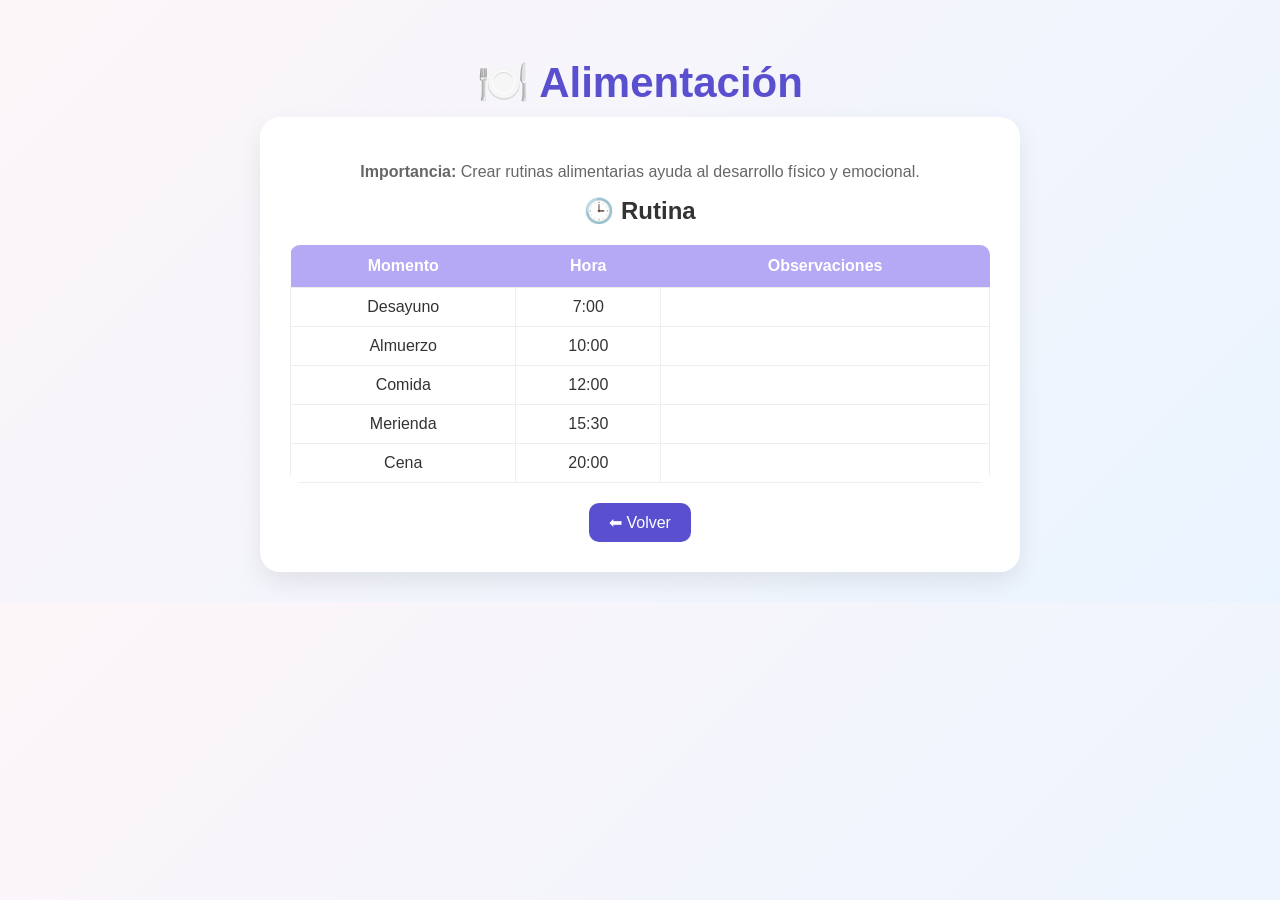
==== alimentacion.html @ ace6179c "Add files via upload" ====
<!DOCTYPE html>
<html lang="es">
<head>
<meta charset="UTF-8">
<title>Alimentación</title>
<link rel="stylesheet" href="style.css">
</head>

<body>

<div class="app">

<h1 class="titulo">🍽️ Alimentación</h1>

<div class="card contenido">

<p><strong>Importancia:</strong> Crear rutinas alimentarias ayuda al desarrollo físico y emocional.</p>

<h2>🕒 Rutina</h2>

<table>
<tr>
<th>Momento</th>
<th>Hora</th>
<th>Observaciones</th>
</tr>

<tr>
<td>Desayuno</td>
<td>7:00</td>
<td></td>
</tr>

<tr>
<td>Almuerzo</td>
<td>10:00</td>
<td></td>
</tr>

<tr>
<td>Comida</td>
<td>12:00</td>
<td></td>
</tr>

<tr>
<td>Merienda</td>
<td>15:30</td>
<td></td>
</tr>

<tr>
<td>Cena</td>
<td>20:00</td>
<td></td>
</tr>

</table>

<a href="indexx.html" class="volver">⬅ Volver</a>

</div>

</div>

</body>
</html>
---- style.css ----
/* FONDO GENERAL */
body {
  margin: 0;
  font-family: 'Segoe UI', sans-serif;
  background: linear-gradient(135deg, #fdf6f9, #eaf4ff);
}

/* CONTENEDOR */
.app {
  text-align: center;
  padding: 30px;
}

/* TÍTULO */
.titulo {
  font-size: 42px;
  color: #5a4fcf;
  margin-bottom: 10px;
}

/* SUBTÍTULO */
.subtitulo {
  color: #777;
  margin-bottom: 40px;
  font-size: 18px;
}

/* GRID */
.grid {
  display: grid;
  grid-template-columns: repeat(auto-fit, minmax(250px, 1fr));
  gap: 25px;
  max-width: 900px;
  margin: auto;
}

/* TARJETAS */
.card {
  text-decoration: none;
  border-radius: 20px;
  padding: 30px;
  color: #333;
  background: white;
  box-shadow: 0 10px 25px rgba(0, 0, 0, 0.08);
  transition: all 0.3s ease;
}

/* ICONO */
.icono {
  font-size: 40px;
  margin-bottom: 10px;
}

/* TEXTO */
.card h2 {
  margin: 10px 0;
}

.card p {
  color: #666;
}

/* COLORES PASTEL */
.alimentacion {
  background: #fff0d9;
}

.higiene {
  background: #e0f7fa;
}

.sueno {
  background: #ede7f6;
}

/* HOVER */
.card:hover {
  transform: translateY(-8px) scale(1.03);
  box-shadow: 0 15px 30px rgba(0, 0, 0, 0.12);
}
/* CONTENIDO */
.contenido {
  max-width: 700px;
  margin: auto;
}

/* TABLA */
table {
  width: 100%;
  border-collapse: collapse;
  margin-top: 20px;
  background: white;
  border-radius: 10px;
  overflow: hidden;
}

th {
  background: #b5a8f5;
  color: white;
  padding: 12px;
}

td {
  padding: 10px;
  border: 1px solid #eee;
}

/* INPUTS */
input {
  width: 90%;
  padding: 8px;
  border-radius: 8px;
  border: 1px solid #ccc;
  text-align: center;
}

/* BOTÓN VOLVER */
.volver {
  display: inline-block;
  margin-top: 20px;
  text-decoration: none;
  background: #5a4fcf;
  color: white;
  padding: 10px 20px;
  border-radius: 10px;
}
.btn-secundario {
  display: inline-block;
  margin-top: 25px;
  padding: 12px 20px;
  background: #ffd6e0;
  color: #333;
  text-decoration: none;
  border-radius: 10px;
  font-weight: bold;
  transition: 0.3s;
}

.btn-secundario:hover {
  background: #ffb3c6;
  transform: scale(1.05);
}
label {
  font-size: 18px;
  cursor: pointer;
}

input[type="radio"] {
  margin-right: 10px;
}

textarea {
  width: 100%;
  height: 100px;
  border-radius: 10px;
  border: 1px solid #ccc;
  padding: 10px;
  font-size: 16px;
  resize: none;
}
.opciones {
  display: flex;
  flex-direction: column;
  gap: 20px;
  margin-top: 30px;
  align-items: center;
}

.opcion {
  display: flex;
  align-items: center;
  gap: 12px;
  font-size: 24px;
  font-weight: 500;
}

input[type="radio"] {
  transform: scale(1.5);
}
/* contenedor */
.opciones-caca {
  display: flex;
  flex-direction: column;
  gap: 18px;
  margin-top: 25px;
  align-items: center;
}

/* ocultar radio original */
.tarjeta-opcion input {
  display: none;
}

/* tarjeta bonita */
.tarjeta-opcion span {
  display: block;
  width: 280px;
  padding: 18px;
  border-radius: 18px;
  background: #f6ecff;
  font-size: 24px;
  font-weight: 600;
  box-shadow: 0 4px 12px rgba(0, 0, 0, .08);
  cursor: pointer;
  transition: .3s;
}

/* hover */
.tarjeta-opcion span:hover {
  transform: scale(1.03);
}

/* cuando se selecciona */
.tarjeta-opcion input:checked+span {
  background: #cdb8ff;
  transform: scale(1.05);
  box-shadow: 0 8px 18px rgba(0, 0, 0, .12);
}
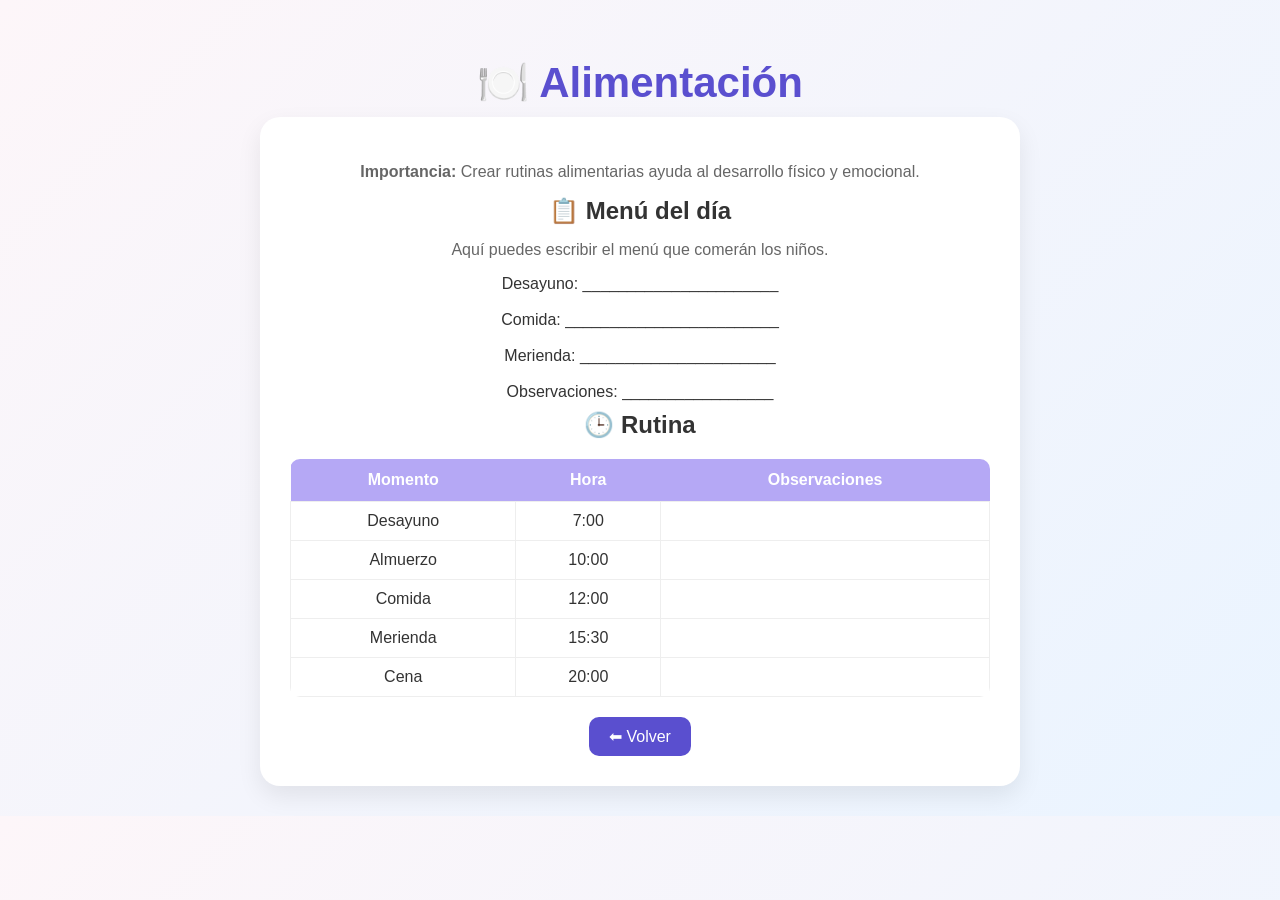
==== commit 929f4aa4: "Actualizar alimentacion.html" ====
--- a/alimentacion.html
+++ b/alimentacion.html
@@ -1,7 +1,9 @@
 <!DOCTYPE html>
 <html lang="es">
 <head>
+<meta name="viewport" content="width=device-width, initial-scale=1.0">
 <meta charset="UTF-8">
+<meta name="viewport" content="width=device-width, initial-scale=1.0">
 <title>Alimentación</title>
 <link rel="stylesheet" href="style.css">
 </head>
@@ -15,7 +17,28 @@
 <div class="card contenido">
 
 <p><strong>Importancia:</strong> Crear rutinas alimentarias ayuda al desarrollo físico y emocional.</p>
+<div class="menu-box">
 
+<h2>📋 Menú del día</h2>
+
+<p class="menu-texto">
+Aquí puedes escribir el menú que comerán los niños.
+</p>
+
+<div class="menu-contenido">
+
+<!-- ESCRIBE AQUÍ TU MENÚ -->
+Desayuno: ______________________ <br><br>
+
+Comida: ________________________ <br><br>
+
+Merienda: ______________________ <br><br>
+
+Observaciones: _________________
+
+</div>
+
+</div>
 <h2>🕒 Rutina</h2>
 
 <table>
@@ -57,11 +80,11 @@
 
 </table>
 
-<a href="indexx.html" class="volver">⬅ Volver</a>
+<a href="index.html" class="volver">⬅ Volver</a>
 
 </div>
 
 </div>
 
 </body>
-</html>+</html>
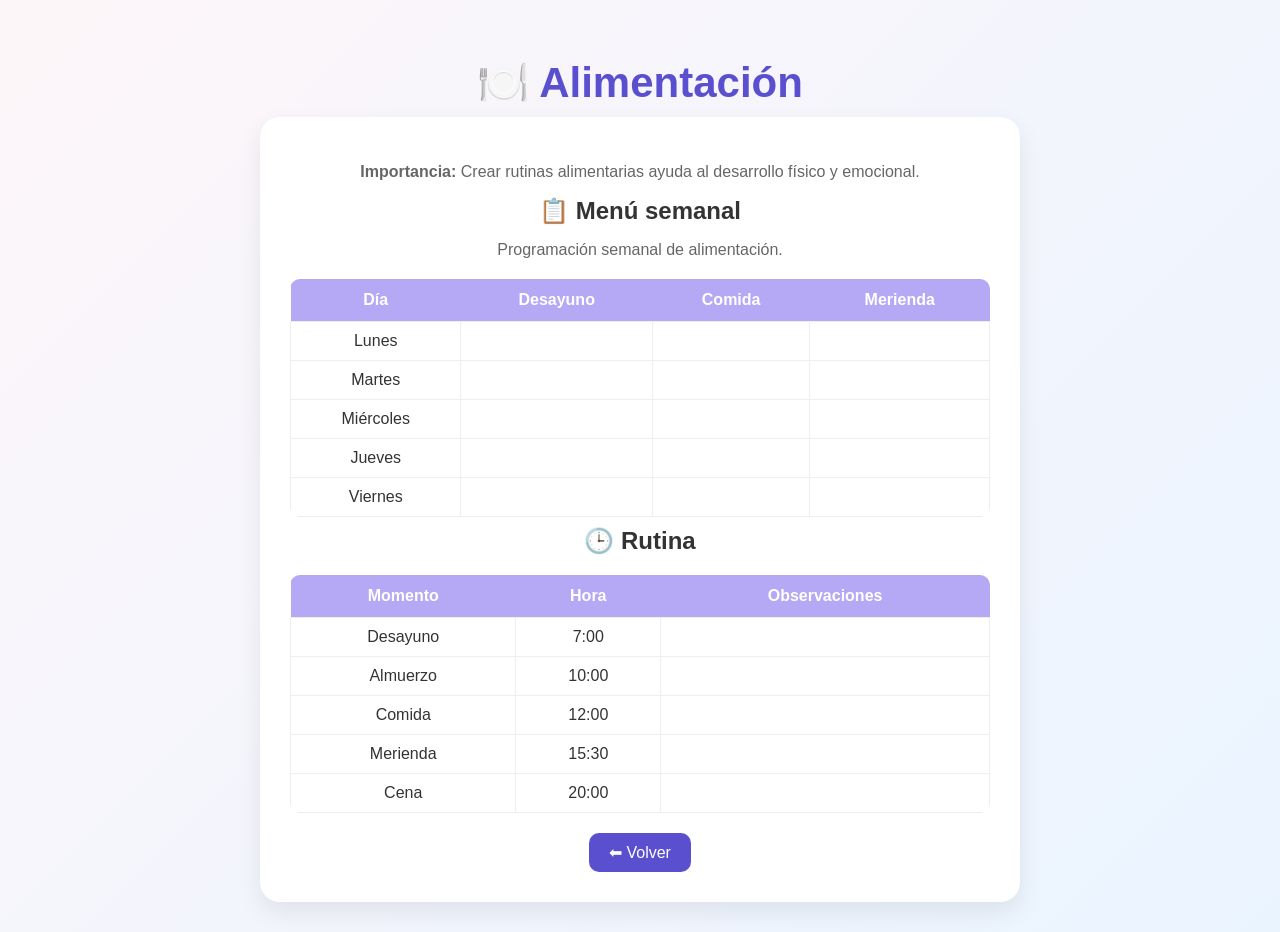
==== commit 61ded64a: "Actualizar alimentacion.html" ====
--- a/alimentacion.html
+++ b/alimentacion.html
@@ -19,24 +19,57 @@
 <p><strong>Importancia:</strong> Crear rutinas alimentarias ayuda al desarrollo físico y emocional.</p>
 <div class="menu-box">
 
-<h2>📋 Menú del día</h2>
+<h2>📋 Menú semanal</h2>
 
 <p class="menu-texto">
-Aquí puedes escribir el menú que comerán los niños.
+Programación semanal de alimentación.
 </p>
 
-<div class="menu-contenido">
+<table class="menu-semanal">
 
-<!-- ESCRIBE AQUÍ TU MENÚ -->
-Desayuno: ______________________ <br><br>
+<tr>
+<th>Día</th>
+<th>Desayuno</th>
+<th>Comida</th>
+<th>Merienda</th>
+</tr>
 
-Comida: ________________________ <br><br>
+<tr>
+<td>Lunes</td>
+<td></td>
+<td></td>
+<td></td>
+</tr>
 
-Merienda: ______________________ <br><br>
+<tr>
+<td>Martes</td>
+<td></td>
+<td></td>
+<td></td>
+</tr>
 
-Observaciones: _________________
+<tr>
+<td>Miércoles</td>
+<td></td>
+<td></td>
+<td></td>
+</tr>
 
-</div>
+<tr>
+<td>Jueves</td>
+<td></td>
+<td></td>
+<td></td>
+</tr>
+
+<tr>
+<td>Viernes</td>
+<td></td>
+<td></td>
+<td></td>
+</tr>
+
+</table>
 
 </div>
 <h2>🕒 Rutina</h2>
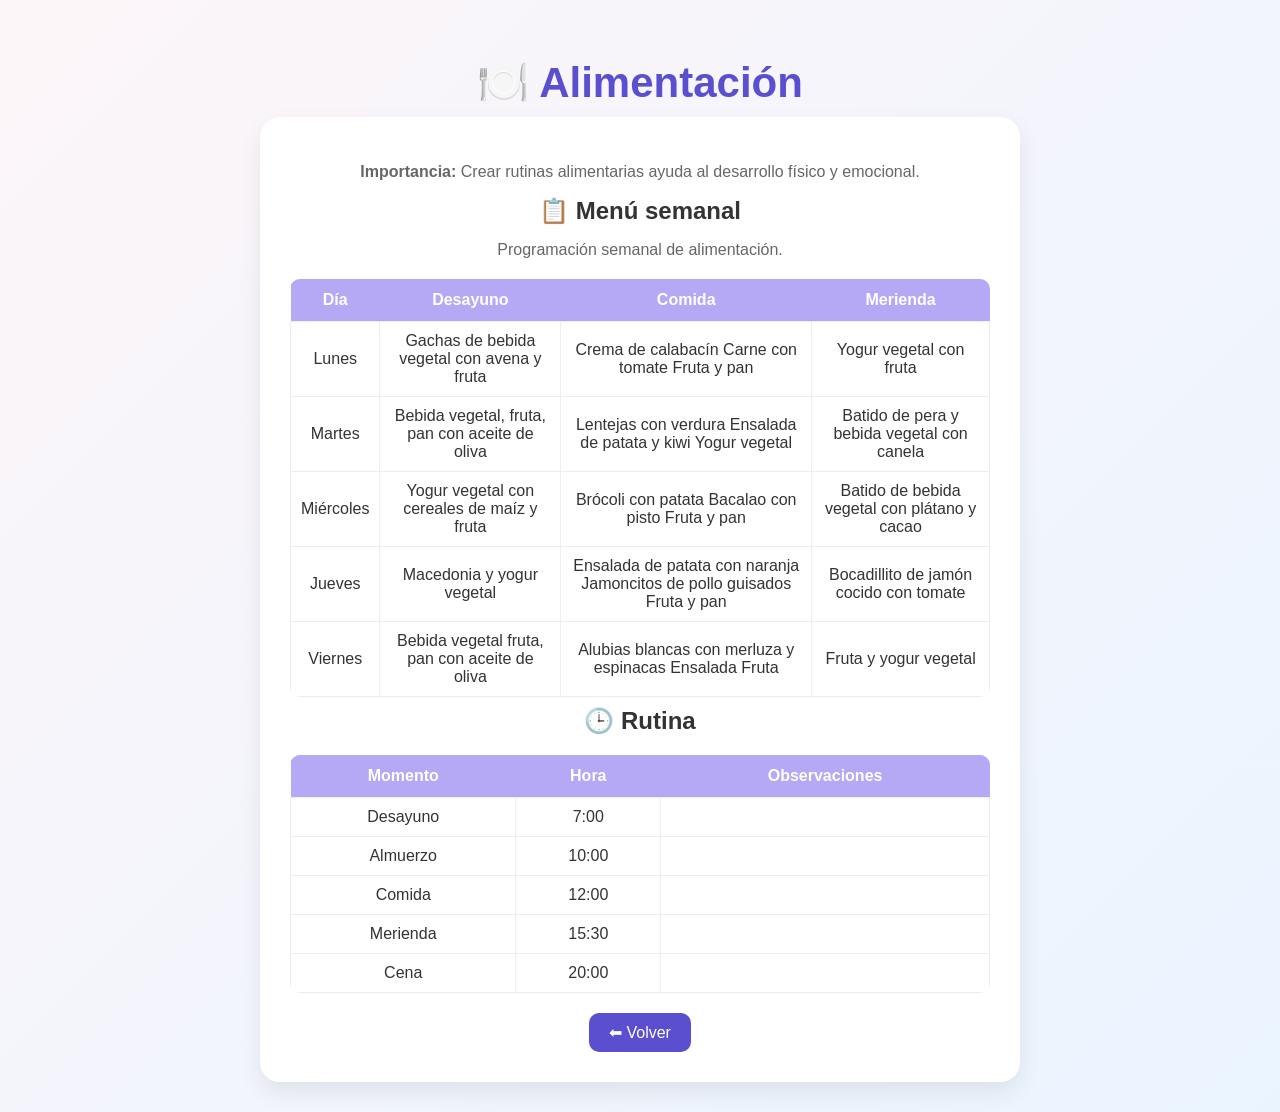
==== commit b0181746: "Actualizar alimentacion.html" ====
--- a/alimentacion.html
+++ b/alimentacion.html
@@ -36,37 +36,67 @@
 
 <tr>
 <td>Lunes</td>
-<td></td>
-<td></td>
-<td></td>
+<td>Gachas de bebida 
+vegetal con 
+avena y fruta</td>
+<td>Crema de calabacín 
+Carne con tomate 
+Fruta y pan</td>
+<td>Yogur vegetal 
+con fruta</td>
 </tr>
 
 <tr>
 <td>Martes</td>
-<td></td>
-<td></td>
-<td></td>
+<td>Bebida vegetal, fruta, 
+pan con aceite de 
+oliva</td>
+<td>Lentejas con verdura 
+Ensalada de patata y 
+kiwi
+Yogur vegetal</td>
+<td>Batido de pera y 
+bebida vegetal
+con canela</td>
 </tr>
 
 <tr>
 <td>Miércoles</td>
-<td></td>
-<td></td>
-<td></td>
+<td>Yogur vegetal con 
+cereales de maíz 
+y fruta</td>
+<td>Brócoli con patata 
+Bacalao con pisto 
+Fruta y pan</td>
+<td>Batido de bebida 
+vegetal con 
+plátano y cacao</td>
 </tr>
 
 <tr>
 <td>Jueves</td>
-<td></td>
-<td></td>
-<td></td>
+<td>Macedonia y 
+yogur vegetal</td>
+<td>Ensalada de patata 
+con naranja 
+Jamoncitos de pollo 
+guisados 
+Fruta y pan</td>
+<td>Bocadillito de jamón 
+cocido con tomate</td>
 </tr>
 
 <tr>
 <td>Viernes</td>
-<td></td>
-<td></td>
-<td></td>
+<td>Bebida vegetal fruta, 
+pan con aceite 
+de oliva</td>
+<td>Alubias blancas con 
+merluza y espinacas 
+Ensalada 
+Fruta</td>
+<td>Fruta y yogur 
+vegetal</td>
 </tr>
 
 </table>
--- a/style.css
+++ b/style.css
@@ -215,4 +215,123 @@
   background: #cdb8ff;
   transform: scale(1.05);
   box-shadow: 0 8px 18px rgba(0, 0, 0, .12);
+.menu-box{
+max-width:900px;
+margin:30px auto;
+padding:20px;
+}
+
+.menu-semanal{
+width:100%;
+max-width:800px;
+margin:20px auto;
+border-collapse:collapse;
+background:white;
+border-radius:15px;
+overflow:hidden;
+box-shadow:0 4px 12px rgba(0,0,0,.08);
+}
+
+.menu-semanal th{
+background:#ffdca8;
+padding:14px;
+}
+
+.menu-semanal td{
+padding:16px;
+border:1px solid #eee;
+text-align:center;
+}
+
+.menu-semanal td:first-child{
+font-weight:bold;
+background:#fff6e9;
+}
+/* Hace que nada se rompa en pantallas pequeñas */
+*{
+box-sizing:border-box;
+}
+
+img{
+max-width:100%;
+height:auto;
+}
+
+/* Móvil y tablets */
+@media (max-width:768px){
+.menu-box{
+width:95%;
+padding:12px;
+margin:auto;
+}
+
+.menu-semanal{
+width:100%;
+display:block;
+overflow-x:auto;
+margin:auto;
+font-size:14px;
+}
+
+.menu-semanal th,
+.menu-semanal td{
+padding:10px;
+white-space:nowrap;
+}
+
+.titulo{
+font-size:32px;
+padding:10px;
+}
+
+.subtitulo{
+font-size:16px;
+padding:0 15px;
+}
+
+.app{
+padding:20px;
+}
+
+.grid{
+grid-template-columns:1fr;
+}
+
+.card{
+padding:22px;
+}
+
+table{
+display:block;
+overflow-x:auto;
+width:100%;
+font-size:14px;
+}
+
+th,td{
+padding:10px;
+}
+
+input, textarea{
+width:100%;
+}
+
+.tarjeta-opcion span{
+width:100%;
+max-width:320px;
+font-size:20px;
+}
+
+/* botones */
+.volver,
+.btn-secundario{
+width:90%;
+max-width:300px;
+text-align:center;
+}
+
+/* menú alimentación */
+.menu-box{
+padding:18px;
+}
 }
